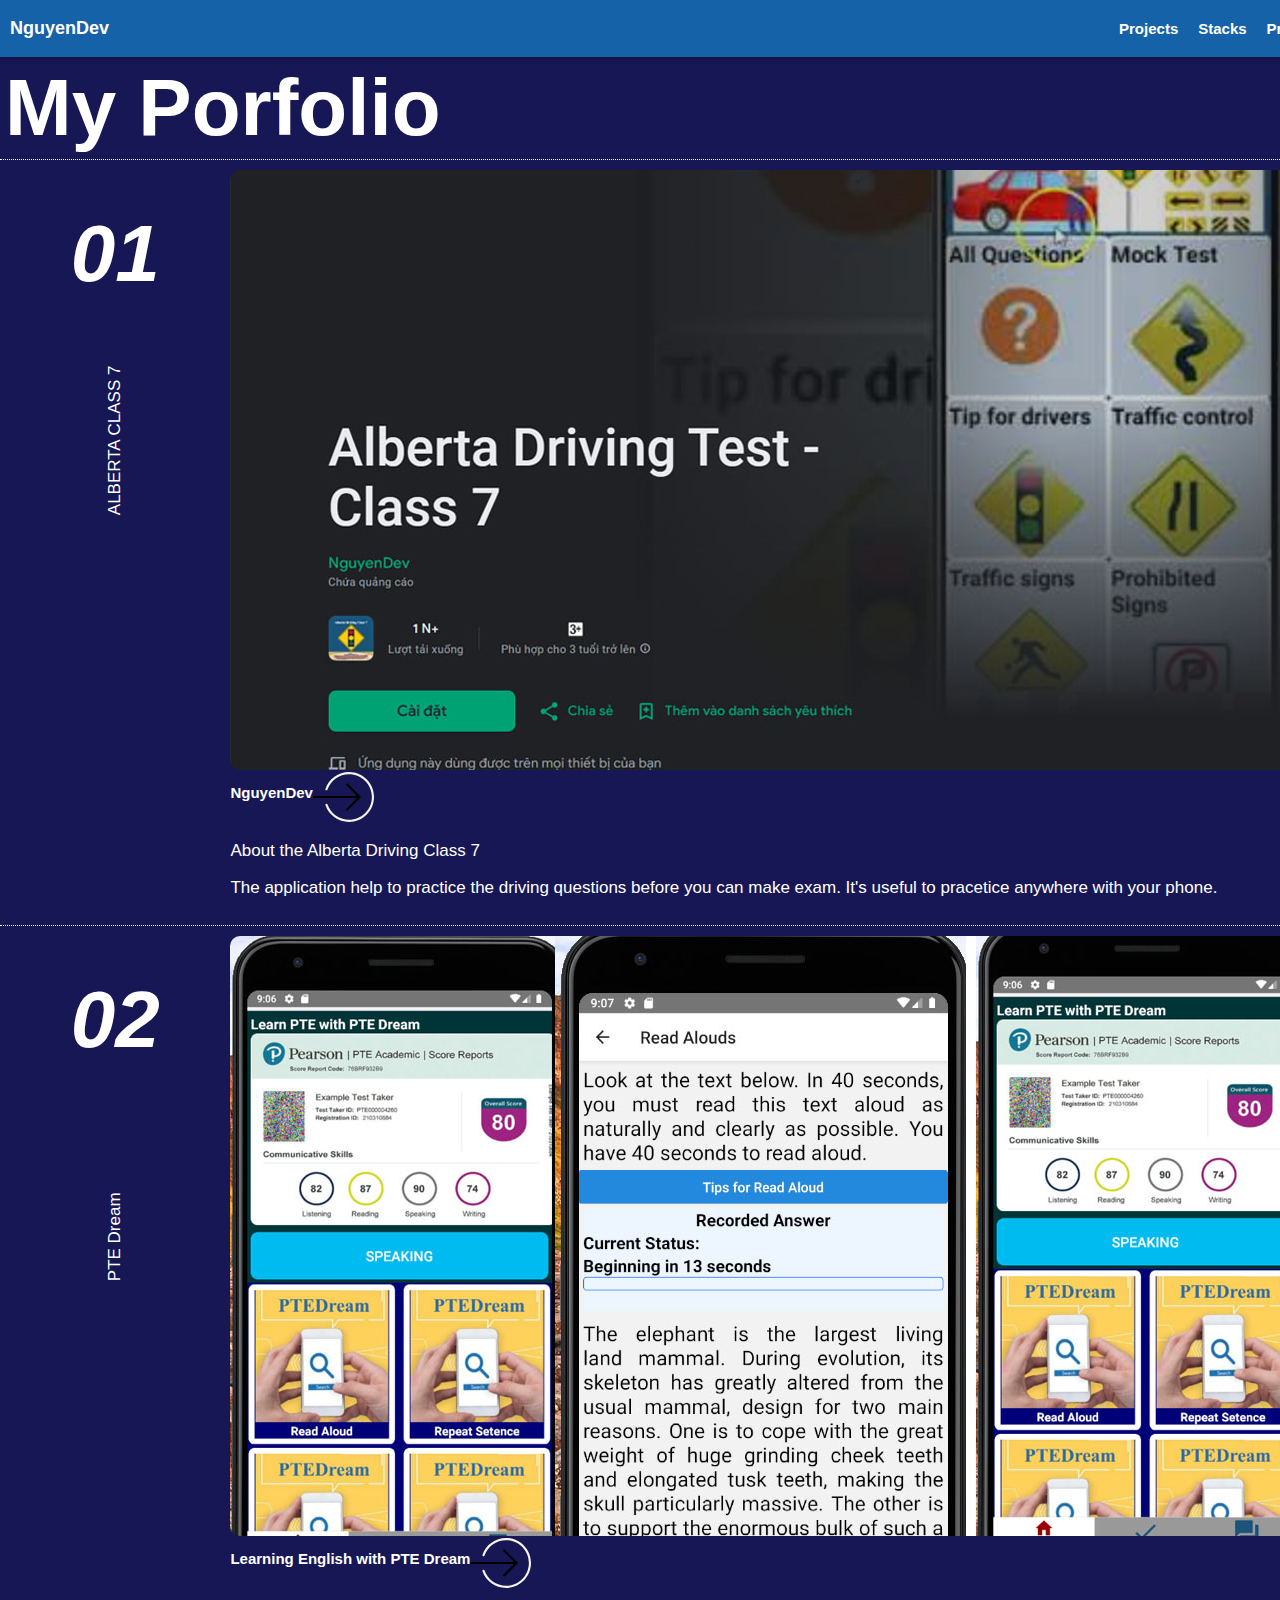
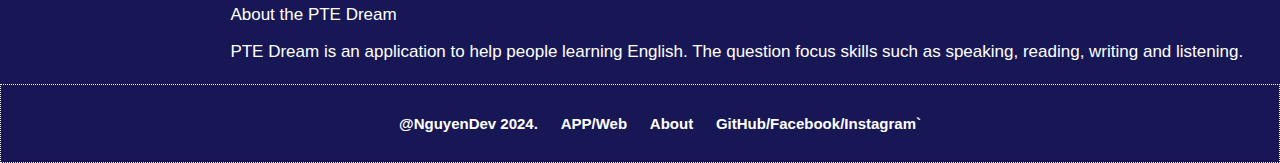
==== index.html @ 120b3717 "hello" ====
<!DOCTYPE html>
<html lang="en">

<head>
    <meta charset="UTF-8">
    <meta name="viewport" content="width=device-width, initial-scale=1.0">
    <link rel="stylesheet" href="./styles/styles.css">

    <title>Projects - NguyenDev</title>
</head>

<body>
    <header class="flex">
        <div>
            NguyenDev
        </div>
        <nav>
            <ul class="flex">
                <li><a href="./index.html">Projects</a></li>
                <li><a href="./stack.html">Stacks</a></li>
                <li><a href="./profile.html">Profile</a></li>
            </ul>
        </nav>
    </header>
    <main>

        <section>
            <div class="header">
                My Porfolio
            </div>
            <div class="flex bgsection marginTop">
                <div class="contentLeft">
                    <div>01</div>
                    <p>ALBERTA CLASS 7</p>

                </div>
                <div class="bgRight">
                    <img src="./images/proj1.jpg">
                    <div class="flex margin">
                        <h2>
                            NguyenDev
                        </h2>
                        <a href="https://play.google.com/store/apps/details?id=com.codewithnguyen.todoalbertadriving"><svg
                                preserveAspectRatio="xMidYMid meet" data-bbox="12.335 29.5 172.265 141"
                                viewBox="12.335 29.5 172.265 141" height="50" width="61"
                                xmlns="http://www.w3.org/2000/svg" data-type="color" role="presentation"
                                aria-hidden="true" aria-label="">
                                <defs>
                                    <style>
                                        #comp-kpf4517z svg [data-color="1"] {
                                            fill: #F6F3ED;
                                        }

                                        #comp-kpf4517z svg [data-color="2"] {
                                            fill: #CAFF00;
                                        }
                                    </style>
                                </defs>
                                <g>
                                    <path
                                        d="M114.1 170.5c-30.2 0-57-19.2-66.7-47.8-.5-1.6.3-3.3 1.9-3.8 1.6-.5 3.3.3 3.8 1.9 8.9 26.1 33.4 43.7 61 43.7 35.5 0 64.5-28.9 64.5-64.5 0-35.5-28.9-64.5-64.5-64.5-27.6 0-52.1 17.6-61 43.7-.5 1.6-2.2 2.4-3.8 1.9-1.6-.5-2.4-2.2-1.9-3.8 9.7-28.6 36.5-47.8 66.7-47.8 38.9 0 70.5 31.6 70.5 70.5s-31.6 70.5-70.5 70.5z"
                                        fill="#f6f3ed" data-color="1"></path>
                                    <path
                                        d="M146.1 97.9l-35-35c-1.2-1.2-3.1-1.2-4.2 0-1.2 1.2-1.2 3.1 0 4.2l27.4 27.4c.9.9.3 2.5-1 2.5H15.5c-1.5 0-2.8 1-3.1 2.4-.4 1.9 1.1 3.6 2.9 3.6h117.9c1.3 0 1.9 1.6 1 2.5l-27.4 27.4c-1.2 1.2-1.2 3.1 0 4.2.6.6 1.4.9 2.1.9s1.5-.3 2.1-.9l35-35c1.3-1.1 1.3-3 .1-4.2z"
                                        fill="#fffff" data-color="2"></path>
                                </g>
                            </svg></a>

                    </div>
                    <p>About the Alberta Driving Class 7</p>
                    <p>
                        The application help to practice the driving questions before you can make exam.
                        It's useful to pracetice anywhere with your phone.
                    </p>

                </div>

            </div>



        </section>
        <section>

            <div class="header">

            </div>
            <div class="flex bgsection marginTop">
                <div class="contentLeft">
                    <div>02</div>
                    <p>PTE Dream</p>

                </div>
                <div class="bgRight">
                    <img src="./images/proj2.jpg">
                    <div class="flex margin">
                        <h2>
                            Learning English with PTE Dream
                        </h2>
                        <svg preserveAspectRatio="xMidYMid meet" data-bbox="12.335 29.5 172.265 141"
                            viewBox="12.335 29.5 172.265 141" height="50" width="61" xmlns="http://www.w3.org/2000/svg"
                            data-type="color" role="presentation" aria-hidden="true" aria-label="">
                            <defs>
                                <style>
                                    #comp-kpf4517z svg [data-color="1"] {
                                        fill: #F6F3ED;
                                    }

                                    #comp-kpf4517z svg [data-color="2"] {
                                        fill: #CAFF00;
                                    }
                                </style>
                            </defs>
                            <g>
                                <path
                                    d="M114.1 170.5c-30.2 0-57-19.2-66.7-47.8-.5-1.6.3-3.3 1.9-3.8 1.6-.5 3.3.3 3.8 1.9 8.9 26.1 33.4 43.7 61 43.7 35.5 0 64.5-28.9 64.5-64.5 0-35.5-28.9-64.5-64.5-64.5-27.6 0-52.1 17.6-61 43.7-.5 1.6-2.2 2.4-3.8 1.9-1.6-.5-2.4-2.2-1.9-3.8 9.7-28.6 36.5-47.8 66.7-47.8 38.9 0 70.5 31.6 70.5 70.5s-31.6 70.5-70.5 70.5z"
                                    fill="#f6f3ed" data-color="1"></path>
                                <path
                                    d="M146.1 97.9l-35-35c-1.2-1.2-3.1-1.2-4.2 0-1.2 1.2-1.2 3.1 0 4.2l27.4 27.4c.9.9.3 2.5-1 2.5H15.5c-1.5 0-2.8 1-3.1 2.4-.4 1.9 1.1 3.6 2.9 3.6h117.9c1.3 0 1.9 1.6 1 2.5l-27.4 27.4c-1.2 1.2-1.2 3.1 0 4.2.6.6 1.4.9 2.1.9s1.5-.3 2.1-.9l35-35c1.3-1.1 1.3-3 .1-4.2z"
                                    fill="#000000" data-color="2"></path>
                            </g>
                        </svg>
                    </div>
                    <p>About the PTE Dream</p>
                    <p>
                        PTE Dream is an application to help people learning English.
                        The question focus skills such as speaking, reading, writing and listening.
                    </p>

                </div>

            </div>



        </section>
    </main>
    <footer>
        <ul>
            <li>
                @NguyenDev 2024.
            </li>
            <li>
                APP/Web
            </li>
            <li>
                About
            </li>
            <li>
                GitHub/Facebook/Instagram`
            </li>
        </ul>
    </footer>
</body>

</html>
---- styles/styles.css ----
@media (min-width: 1200px) {
body{
    overflow-x: auto;
    overflow-y: scroll;
    height: 100%;
    --scrollbar-width: 0px;
    font-family: Arial, Helvetica, sans-serif;
    font-size: 10px;
    background: transparent;
    border: 0;
    margin: 0;
    outline: 0;
    padding: 0;
    vertical-align: baseline;
    background-color:#171755;
}
header{
    background-color: #1562a9;
    border-bottom: var(--brwb-scrl, 0) solid var(--screenwidth-corvid-border-color, rgba(var(--brd-scrl, var(--color_15, color_15)), var(--alpha-brd-scrl, 1)));
    border-top: var(--brwt-scrl, 0) solid var(--screenwidth-corvid-border-color, rgba(var(--brd-scrl, var(--color_15, color_15)), var(--alpha-brd-scrl, 1)));
    box-shadow: var(--shd-scrl, 0 0 5px rgba(0, 0, 0, .5));
    color:#fff;
    position: sticky;
}
header>div{
    font-size: 18px;
    flex-direction: column;
    justify-content: center;
    display: flex;
    padding-left: 10px;
    font-weight: bold;
    
}
.flex{
    display: flex;
}
nav{
    width: 75%;
    margin-left:75%;
}
ul{
    list-style: none;
}
li{
    padding: 0 10px;
    display: inline-block;
    text-align: right; 
    line-height: 37px;
    font-size: 15px;
    font-weight: bold;    
}
.marginTop{
    margin-top: 10px;
}
.bgsection{
    background: transparent;
    width: 100%;
    color:#fff;
    flex-direction: row;
}
svg{
    color:#fff;
}
p:first-child{
    font-size: 20px;
}
p{
    font-size: 17px;
}
.contentLeft>h2{
    font-size: 135px;
    margin:0;
    margin-left: 10px;
}
.bgRight{
    height: fit-content;
    width: 80%;
}
.contentLeft{
    width: 18%;
    position:relative;  
    z-index:999; 
    padding-top: 3%;
}
.contentLeft>p{
    transform: rotate(270deg);
    margin-top:90px;
}
.contentLeft>div{
    text-align: center;
    font-size: 80px;
    font-style: italic;
    font-weight: bold;
}
img{
    border-radius: 10px;
}
.margin{
    margin: auto;
}
.button{
    color:#fff;
    border: dotted 1px black;
    width: 100px;
    padding:20px;
    background-color: #171755;
    border-radius: 5px;
    font-size: 15px;
}
.header{
    font-size: 80px;
    font-weight: bold;
    color:#fff;
    padding: 5px;
    border-bottom: dotted 1px #fff ;
}
footer{
    margin-top:5px;
    border: dotted 1px #fff;
    padding:10px;
    color:#fff;
    text-align: center;
}
a{
    text-decoration: none;
    color:#fff;
}
}
@media (max-width: 600px) {
    body{
        overflow-x: auto;
        overflow-y: scroll;
        height: 100%;
        font-family: Arial, Helvetica, sans-serif;
        font-size: 10px;
        background: transparent;
        border: 0;
        margin: 0;
        outline: 0;
        padding: 0;
        background-color:#171755;
    }
    header{
        background-color: #1562a9;
        border-bottom: var(--brwb-scrl, 0) solid var(--screenwidth-corvid-border-color, rgba(var(--brd-scrl, var(--color_15, color_15)), var(--alpha-brd-scrl, 1)));
        border-top: var(--brwt-scrl, 0) solid var(--screenwidth-corvid-border-color, rgba(var(--brd-scrl, var(--color_15, color_15)), var(--alpha-brd-scrl, 1)));
        box-shadow: var(--shd-scrl, 0 0 5px rgba(0, 0, 0, .5));
        color:#fff;
        position: sticky;
    }
    header>div{
        font-size: 18px;
        flex-direction: column;
        justify-content: center;
        display: flex;
        padding-left: 10px;
        font-weight: bold;
        
    }
    .flex{
        display: flex;

    }
    nav{
        font-size: 18px;
        font-weight: bold; 
    } 
    ul{
        list-style: none;
    }
    li{
        padding: 0 10px;
        display: inline-block;
        text-align: right; 
        line-height: 37px;
        font-size: 15px;
        font-weight: bold;    
    }
    .marginTop{
        margin-top: 10px;
    }
    .bgsection{
        background: transparent;
        width:200px;
        color:#fff;
        flex-direction: row;
    }
    svg{
        color:#fff;
    }
    p:first-child{
        font-size: 20px;
    }
    p{
        font-size: 17px;
        margin:0;
    }
    .contentLeft>h2{
        font-size: 135px;
        margin:0;
    }
    .bgRight{
        height: fit-content;
    }
    .contentLeft{
        width: 200px;
        position:relative;  
        z-index:999; 
        padding-top: 3%;
    }
    .contentLeft>p{
        margin-top:70px;
        transform: rotate(270deg);
        
    }
    .contentLeft>div{
        text-align: center;
        font-size: 80px;
        font-style: italic;
        font-weight: bold;
    }
    img{
        padding:5px;
        border-radius: 10px;
        max-width:600px;
    }
    .margin{
        margin: auto;
    }
    .button{
        color:#fff;
        border: dotted 1px black;
        width: 100px;
        padding:20px;
        background-color: #171755;
        border-radius: 5px;
        font-size: 15px;
    }
    .header{
        font-size: 80px;
        font-weight: bold;
        color:#fff;
        padding: 5px;
        border-bottom: dotted 1px #fff ;
    }
    footer{
        margin-top:5px;
        border: dotted 1px #fff;
        padding:10px;
        color:#fff;
        text-align: center;
    }
    a{
        text-decoration: none;
        color:#fff;
    }
}
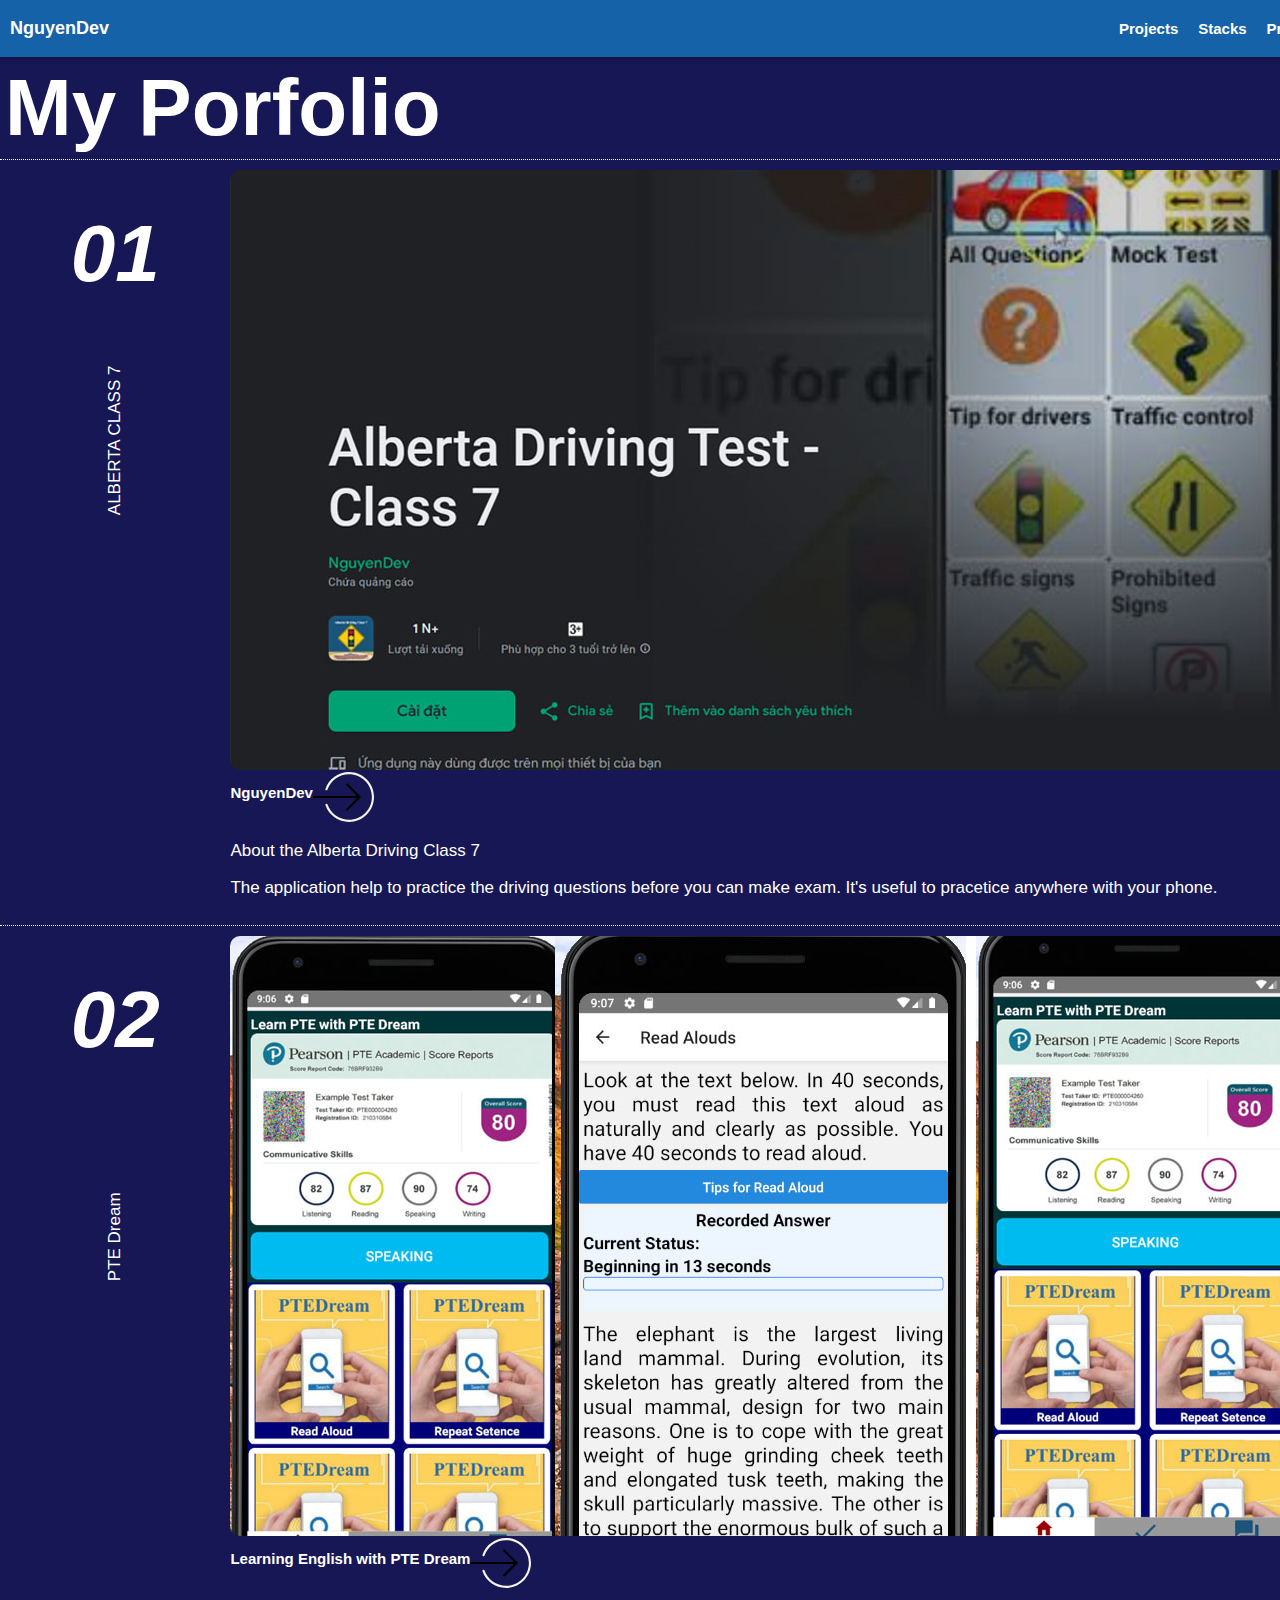
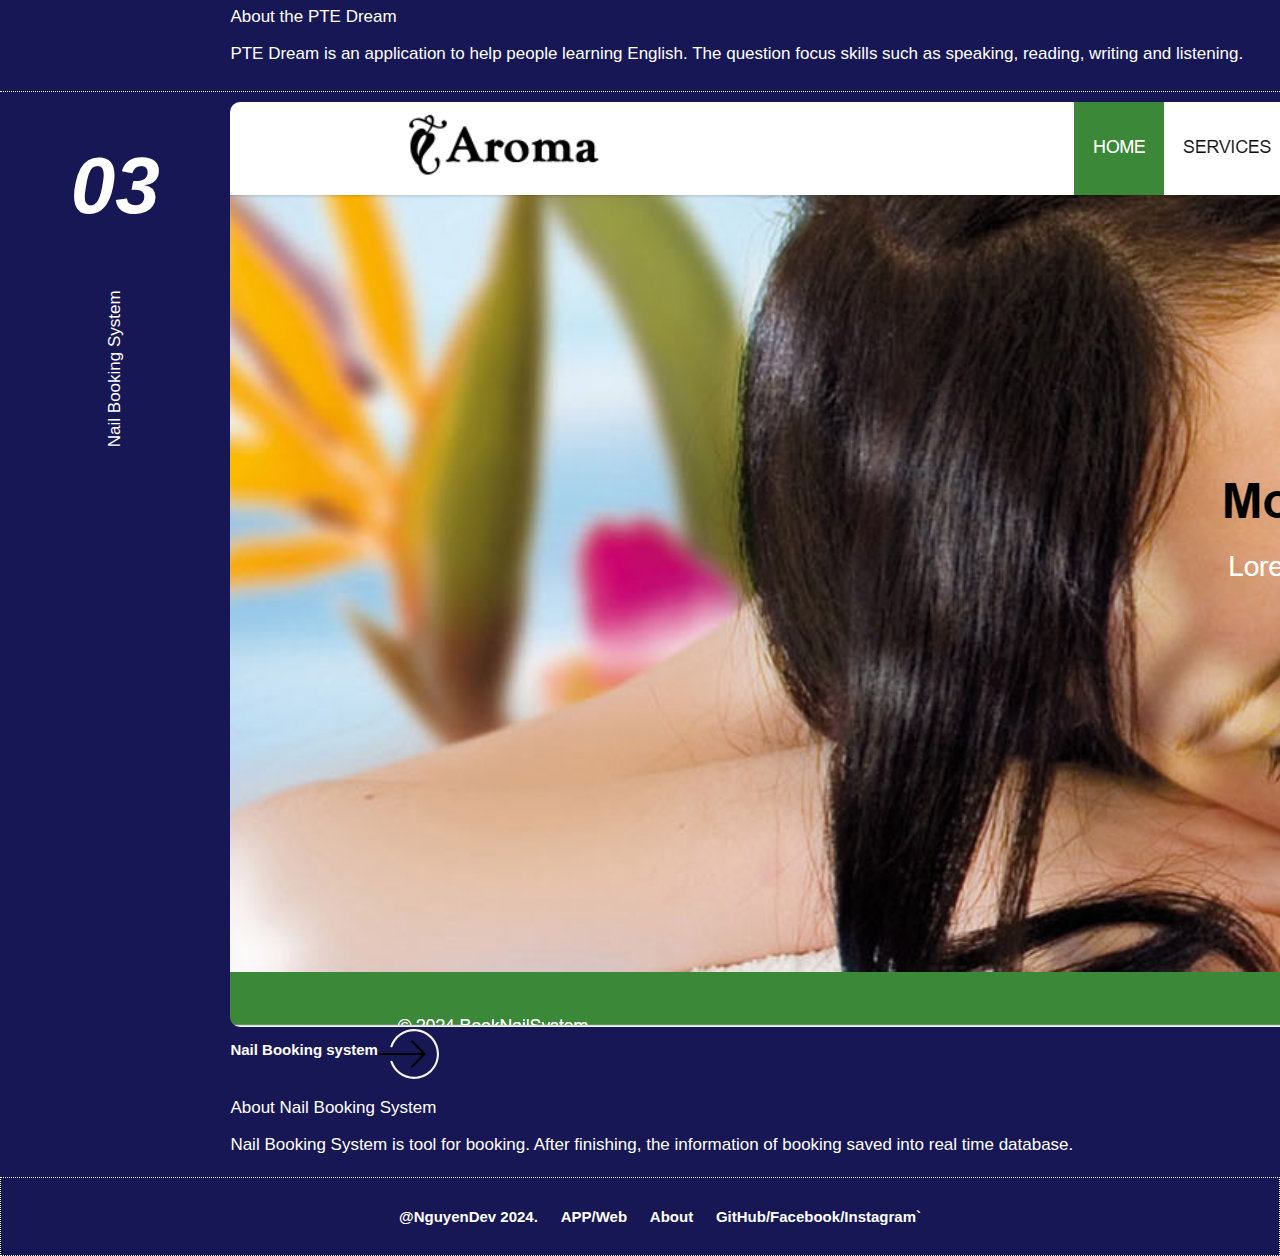
==== commit 5df1eedf: "hello" ====
--- a/index.html
+++ b/index.html
@@ -97,29 +97,31 @@
                         <h2>
                             Learning English with PTE Dream
                         </h2>
-                        <svg preserveAspectRatio="xMidYMid meet" data-bbox="12.335 29.5 172.265 141"
-                            viewBox="12.335 29.5 172.265 141" height="50" width="61" xmlns="http://www.w3.org/2000/svg"
-                            data-type="color" role="presentation" aria-hidden="true" aria-label="">
-                            <defs>
-                                <style>
-                                    #comp-kpf4517z svg [data-color="1"] {
-                                        fill: #F6F3ED;
-                                    }
-
-                                    #comp-kpf4517z svg [data-color="2"] {
-                                        fill: #CAFF00;
-                                    }
-                                </style>
-                            </defs>
-                            <g>
-                                <path
-                                    d="M114.1 170.5c-30.2 0-57-19.2-66.7-47.8-.5-1.6.3-3.3 1.9-3.8 1.6-.5 3.3.3 3.8 1.9 8.9 26.1 33.4 43.7 61 43.7 35.5 0 64.5-28.9 64.5-64.5 0-35.5-28.9-64.5-64.5-64.5-27.6 0-52.1 17.6-61 43.7-.5 1.6-2.2 2.4-3.8 1.9-1.6-.5-2.4-2.2-1.9-3.8 9.7-28.6 36.5-47.8 66.7-47.8 38.9 0 70.5 31.6 70.5 70.5s-31.6 70.5-70.5 70.5z"
-                                    fill="#f6f3ed" data-color="1"></path>
-                                <path
-                                    d="M146.1 97.9l-35-35c-1.2-1.2-3.1-1.2-4.2 0-1.2 1.2-1.2 3.1 0 4.2l27.4 27.4c.9.9.3 2.5-1 2.5H15.5c-1.5 0-2.8 1-3.1 2.4-.4 1.9 1.1 3.6 2.9 3.6h117.9c1.3 0 1.9 1.6 1 2.5l-27.4 27.4c-1.2 1.2-1.2 3.1 0 4.2.6.6 1.4.9 2.1.9s1.5-.3 2.1-.9l35-35c1.3-1.1 1.3-3 .1-4.2z"
-                                    fill="#000000" data-color="2"></path>
-                            </g>
-                        </svg>
+                        <a href="https://play.google.com/store/apps/details?id=com.codewithnguyen.todoenglishforkids">
+                            <svg preserveAspectRatio="xMidYMid meet" data-bbox="12.335 29.5 172.265 141"
+                                viewBox="12.335 29.5 172.265 141" height="50" width="61"
+                                xmlns="http://www.w3.org/2000/svg" data-type="color" role="presentation"
+                                aria-hidden="true" aria-label="">
+                                <defs>
+                                    <style>
+                                        #comp-kpf4517z svg [data-color="1"] {
+                                            fill: #F6F3ED;
+                                        }
+
+                                        #comp-kpf4517z svg [data-color="2"] {
+                                            fill: #CAFF00;
+                                        }
+                                    </style>
+                                </defs>
+                                <g>
+                                    <path
+                                        d="M114.1 170.5c-30.2 0-57-19.2-66.7-47.8-.5-1.6.3-3.3 1.9-3.8 1.6-.5 3.3.3 3.8 1.9 8.9 26.1 33.4 43.7 61 43.7 35.5 0 64.5-28.9 64.5-64.5 0-35.5-28.9-64.5-64.5-64.5-27.6 0-52.1 17.6-61 43.7-.5 1.6-2.2 2.4-3.8 1.9-1.6-.5-2.4-2.2-1.9-3.8 9.7-28.6 36.5-47.8 66.7-47.8 38.9 0 70.5 31.6 70.5 70.5s-31.6 70.5-70.5 70.5z"
+                                        fill="#f6f3ed" data-color="1"></path>
+                                    <path
+                                        d="M146.1 97.9l-35-35c-1.2-1.2-3.1-1.2-4.2 0-1.2 1.2-1.2 3.1 0 4.2l27.4 27.4c.9.9.3 2.5-1 2.5H15.5c-1.5 0-2.8 1-3.1 2.4-.4 1.9 1.1 3.6 2.9 3.6h117.9c1.3 0 1.9 1.6 1 2.5l-27.4 27.4c-1.2 1.2-1.2 3.1 0 4.2.6.6 1.4.9 2.1.9s1.5-.3 2.1-.9l35-35c1.3-1.1 1.3-3 .1-4.2z"
+                                        fill="#000000" data-color="2"></path>
+                                </g>
+                            </svg></a>
                     </div>
                     <p>About the PTE Dream</p>
                     <p>
@@ -134,6 +136,64 @@
 
 
         </section>
+        <section>
+
+            <div class="header">
+
+            </div>
+            <div class="flex bgsection marginTop">
+                <div class="contentLeft">
+                    <div>03</div>
+                    <p>Nail Booking System</p>
+
+                </div>
+                <div class="bgRight">
+                    <img src="./images/nail-booking.png">
+                    <div class="flex margin">
+                        <h2>
+                            Nail Booking system
+                        </h2>
+                        <a href="https://fireapp-59839.web.app/harvestnail.html">
+                            <svg preserveAspectRatio="xMidYMid meet" data-bbox="12.335 29.5 172.265 141"
+                                viewBox="12.335 29.5 172.265 141" height="50" width="61"
+                                xmlns="http://www.w3.org/2000/svg" data-type="color" role="presentation"
+                                aria-hidden="true" aria-label="">
+                                <defs>
+                                    <style>
+                                        #comp-kpf4517z svg [data-color="1"] {
+                                            fill: #F6F3ED;
+                                        }
+
+                                        #comp-kpf4517z svg [data-color="2"] {
+                                            fill: #CAFF00;
+                                        }
+                                    </style>
+                                </defs>
+                                <g>
+                                    <path
+                                        d="M114.1 170.5c-30.2 0-57-19.2-66.7-47.8-.5-1.6.3-3.3 1.9-3.8 1.6-.5 3.3.3 3.8 1.9 8.9 26.1 33.4 43.7 61 43.7 35.5 0 64.5-28.9 64.5-64.5 0-35.5-28.9-64.5-64.5-64.5-27.6 0-52.1 17.6-61 43.7-.5 1.6-2.2 2.4-3.8 1.9-1.6-.5-2.4-2.2-1.9-3.8 9.7-28.6 36.5-47.8 66.7-47.8 38.9 0 70.5 31.6 70.5 70.5s-31.6 70.5-70.5 70.5z"
+                                        fill="#f6f3ed" data-color="1"></path>
+                                    <path
+                                        d="M146.1 97.9l-35-35c-1.2-1.2-3.1-1.2-4.2 0-1.2 1.2-1.2 3.1 0 4.2l27.4 27.4c.9.9.3 2.5-1 2.5H15.5c-1.5 0-2.8 1-3.1 2.4-.4 1.9 1.1 3.6 2.9 3.6h117.9c1.3 0 1.9 1.6 1 2.5l-27.4 27.4c-1.2 1.2-1.2 3.1 0 4.2.6.6 1.4.9 2.1.9s1.5-.3 2.1-.9l35-35c1.3-1.1 1.3-3 .1-4.2z"
+                                        fill="#000000" data-color="2"></path>
+                                </g>
+                            </svg>
+                        </a>
+                    </div>
+                    <p>About Nail Booking System</p>
+                    <p>
+                        Nail Booking System is tool for booking. After finishing, the information of booking saved into
+                        real time database.
+
+                    </p>
+
+                </div>
+
+            </div>
+
+
+
+        </section>
     </main>
     <footer>
         <ul>
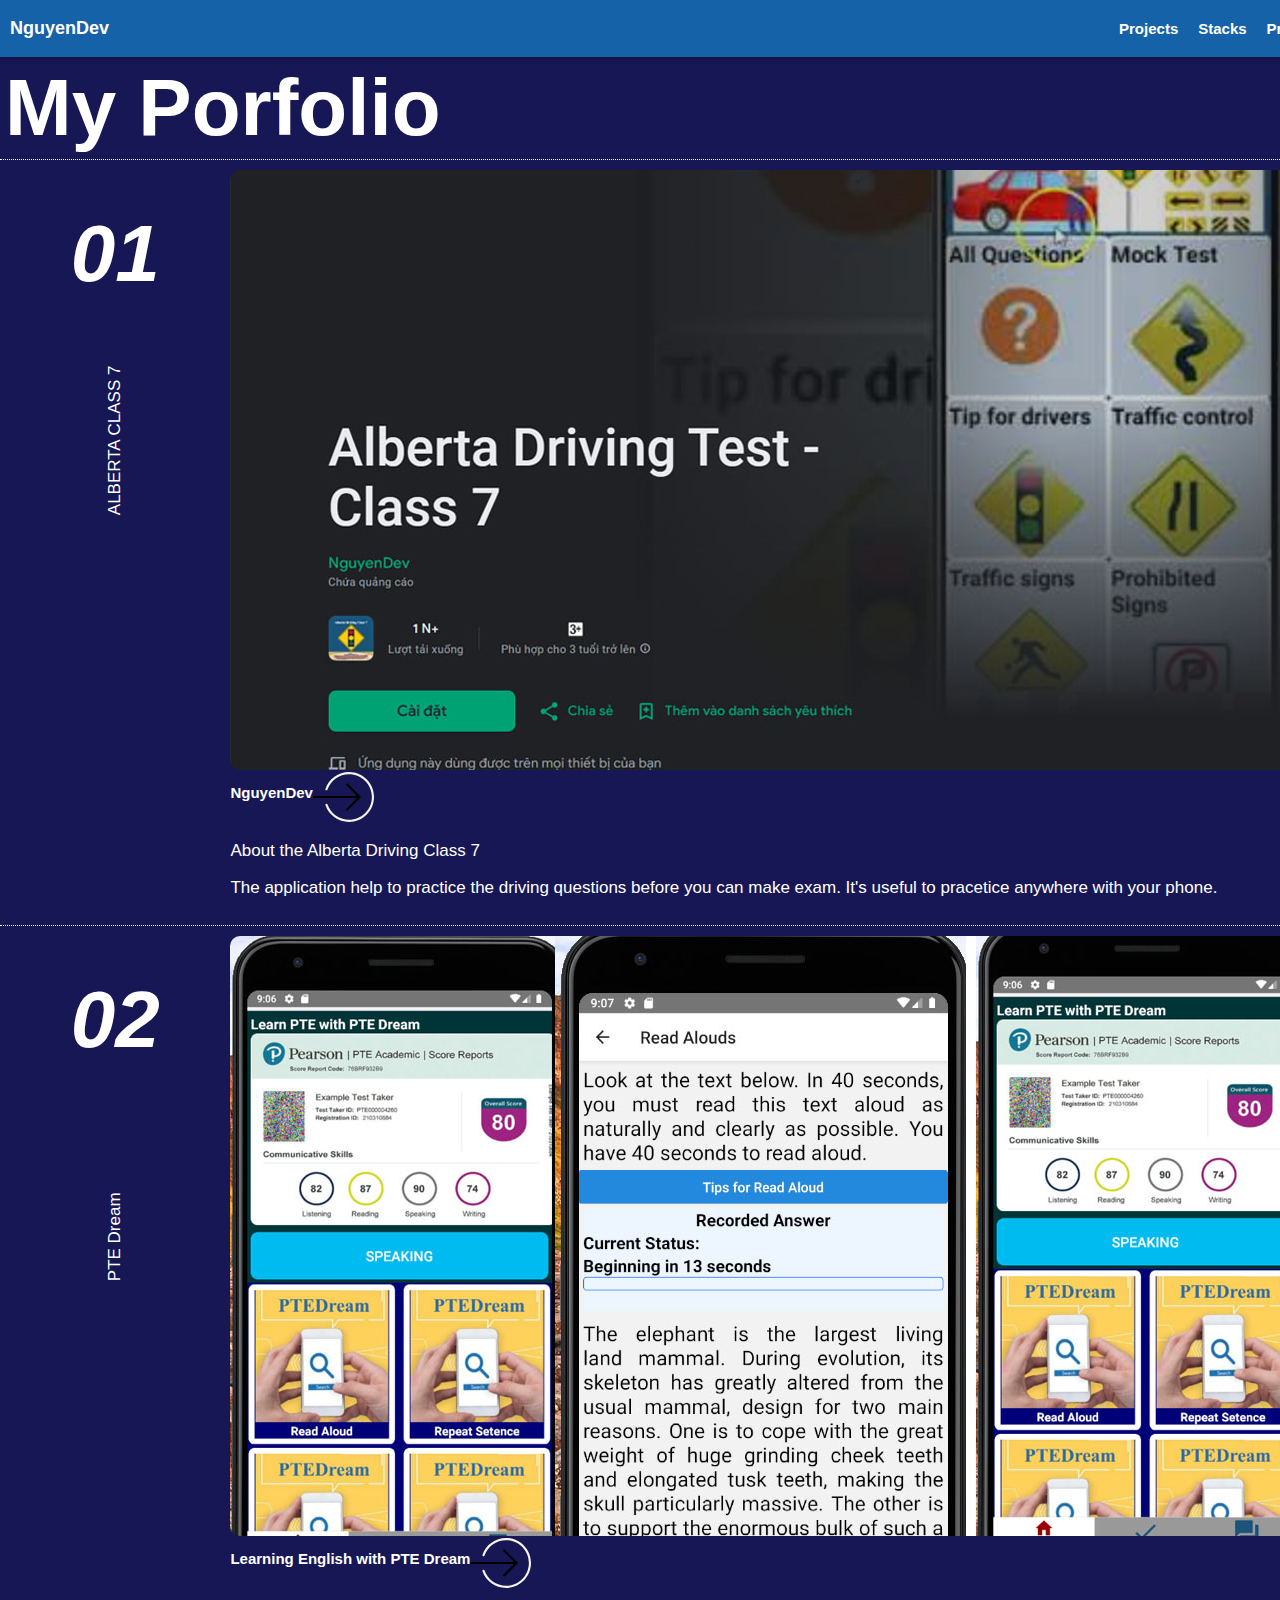
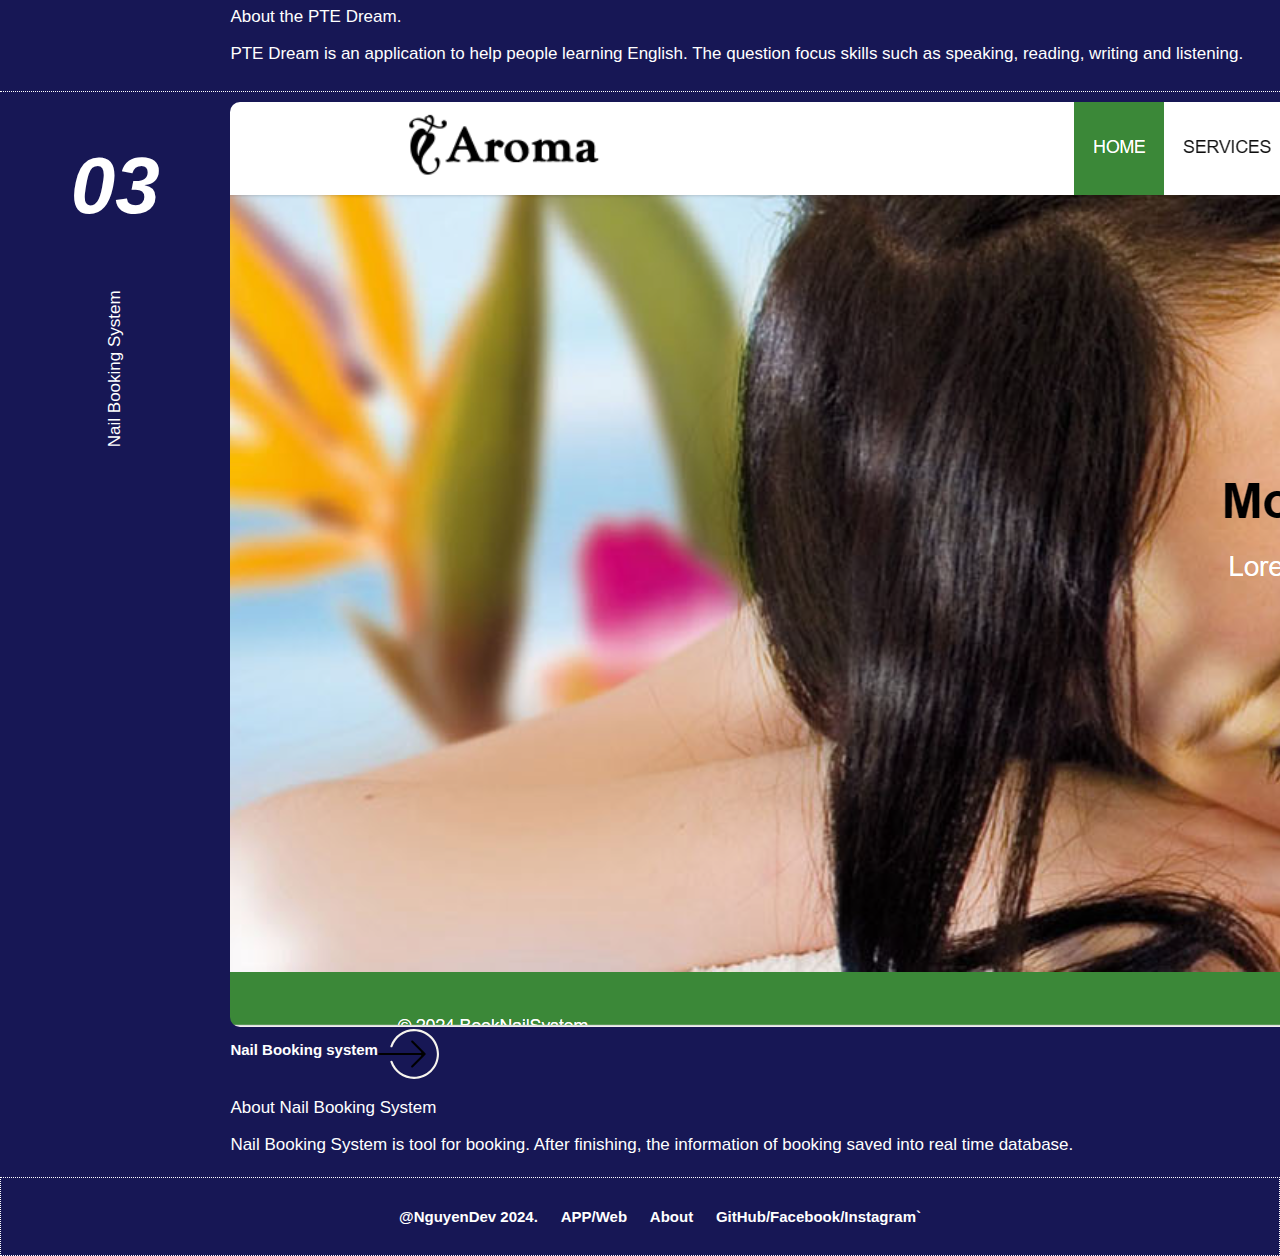
==== commit 66c0abc7: "update the information project and stack" ====
--- a/index.html
+++ b/index.html
@@ -123,7 +123,7 @@
                                 </g>
                             </svg></a>
                     </div>
-                    <p>About the PTE Dream</p>
+                    <p>About the PTE Dream.</p>
                     <p>
                         PTE Dream is an application to help people learning English.
                         The question focus skills such as speaking, reading, writing and listening.
